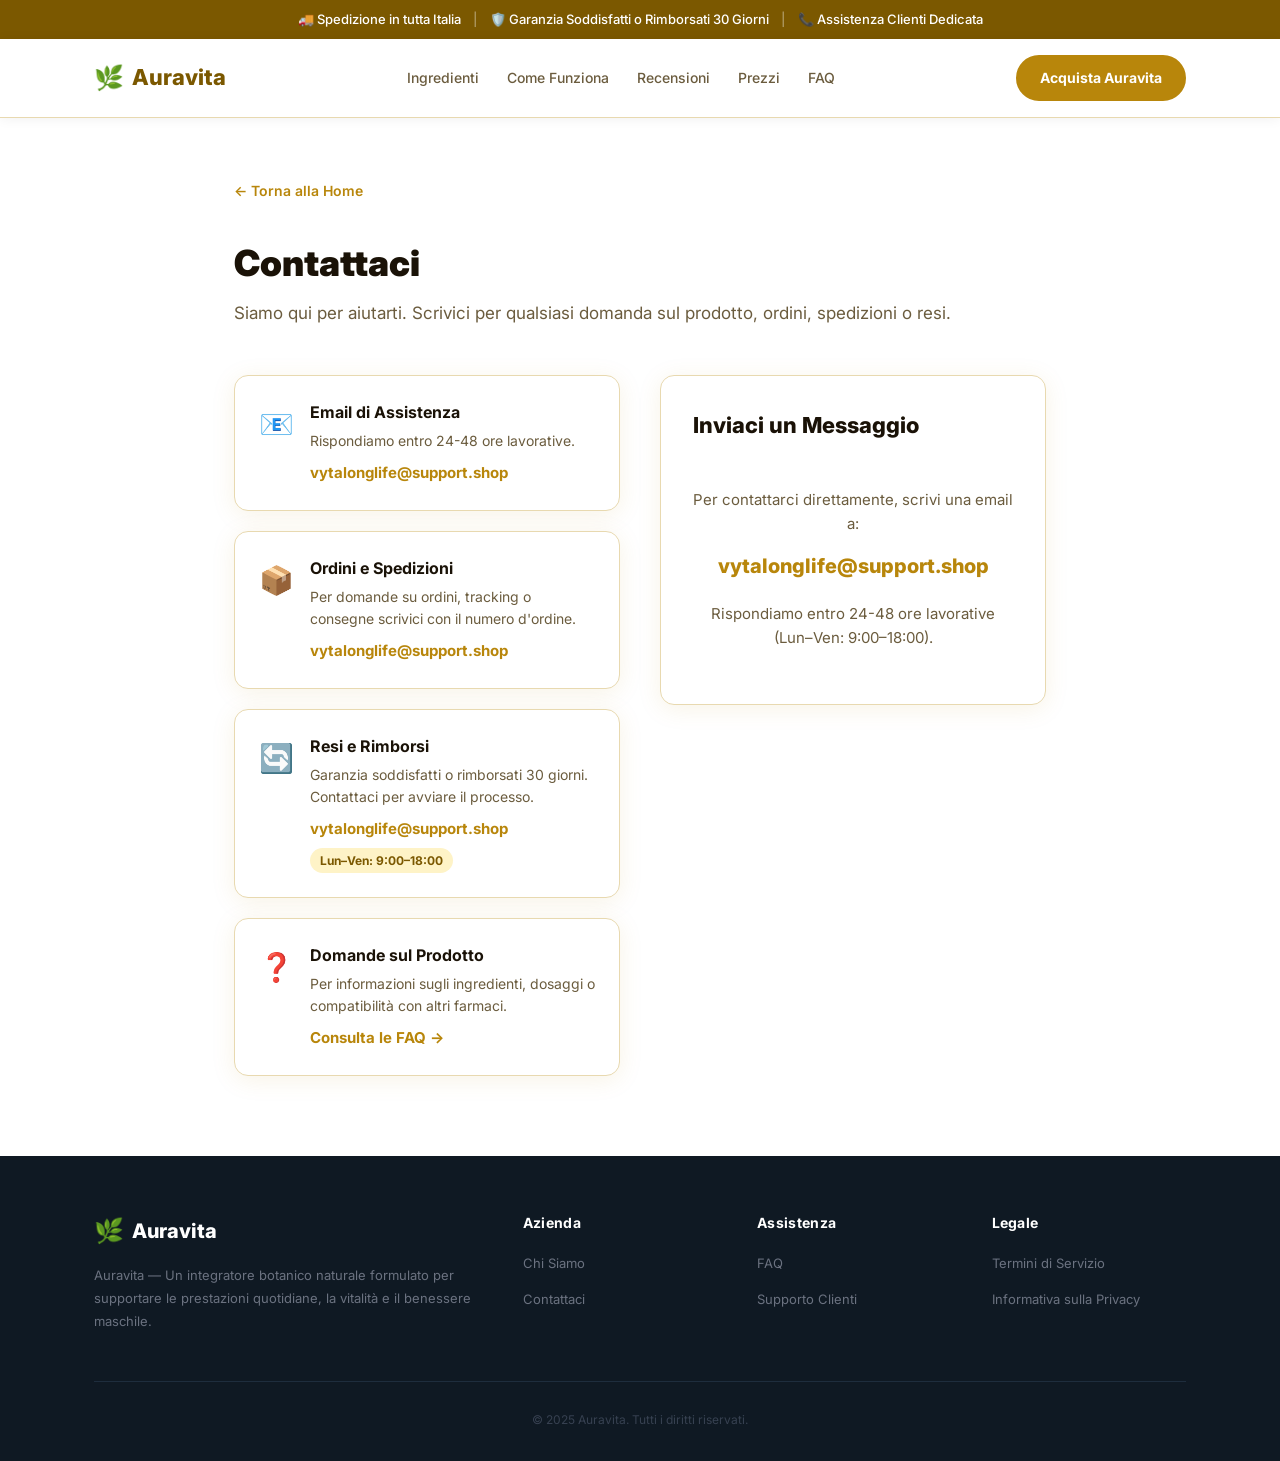
==== contatti.html @ 23d19434 "Add files via upload" ====
<!DOCTYPE html>
<html lang="it">
<head>
  <meta charset="UTF-8" />
  <meta name="viewport" content="width=device-width, initial-scale=1.0" />
  <title>Contattaci | Auravita</title>
  <link rel="stylesheet" href="jellyburn.css" />
  <link href="https://fonts.googleapis.com/css2?family=Inter:wght@400;500;600;700;800;900&display=swap" rel="stylesheet" />
  <style>
    .contact-page {
      max-width: 860px;
      margin: 0 auto;
      padding: 60px 24px 80px;
    }

    .contact-page h1 {
      font-size: 36px;
      font-weight: 900;
      color: var(--text);
      margin-bottom: 8px;
    }

    .contact-page .subtitle {
      font-size: 17px;
      color: var(--text-muted);
      margin-bottom: 48px;
    }

    .contact-grid {
      display: grid;
      grid-template-columns: 1fr 1fr;
      gap: 40px;
      align-items: start;
    }

    /* Info Cards */
    .contact-info {
      display: flex;
      flex-direction: column;
      gap: 20px;
    }

    .contact-card {
      background: #fff;
      border: 1px solid var(--border);
      border-radius: var(--radius);
      padding: 24px;
      display: flex;
      align-items: flex-start;
      gap: 16px;
      box-shadow: var(--shadow);
      transition: all 0.2s ease;
    }

    .contact-card:hover {
      border-color: var(--green);
      transform: translateY(-2px);
      box-shadow: var(--shadow-lg);
    }

    .contact-card-icon {
      font-size: 28px;
      flex-shrink: 0;
      margin-top: 2px;
    }

    .contact-card-body h3 {
      font-size: 16px;
      font-weight: 700;
      color: var(--text);
      margin-bottom: 4px;
    }

    .contact-card-body p {
      font-size: 14px;
      color: var(--text-muted);
      line-height: 1.6;
      margin-bottom: 8px;
    }

    .contact-card-body a {
      font-size: 15px;
      font-weight: 700;
      color: var(--green);
      word-break: break-all;
    }

    .contact-card-body a:hover {
      text-decoration: underline;
    }

    /* Form */
    .contact-form-box {
      background: #fff;
      border: 1px solid var(--border);
      border-radius: var(--radius);
      padding: 32px;
      box-shadow: var(--shadow);
    }

    .contact-form-box h2 {
      font-size: 22px;
      font-weight: 800;
      color: var(--text);
      margin-bottom: 24px;
    }

    .form-group {
      margin-bottom: 18px;
    }

    .form-group label {
      display: block;
      font-size: 13px;
      font-weight: 600;
      color: var(--text);
      margin-bottom: 6px;
    }

    .form-group input,
    .form-group textarea,
    .form-group select {
      width: 100%;
      padding: 12px 14px;
      font-size: 15px;
      font-family: var(--font);
      border: 1.5px solid var(--border);
      border-radius: var(--radius-sm);
      background: #fff;
      color: var(--text);
      transition: border-color 0.2s;
      outline: none;
    }

    .form-group input:focus,
    .form-group textarea:focus,
    .form-group select:focus {
      border-color: var(--green);
      box-shadow: 0 0 0 3px rgba(184,134,11,0.1);
    }

    .form-group textarea {
      resize: vertical;
      min-height: 130px;
    }

    .form-row {
      display: grid;
      grid-template-columns: 1fr 1fr;
      gap: 14px;
    }

    .btn-submit {
      width: 100%;
      padding: 14px;
      font-size: 16px;
      font-weight: 700;
      background: linear-gradient(135deg, #B8860B, #D4A017);
      color: #fff;
      border: none;
      border-radius: 50px;
      cursor: pointer;
      transition: all 0.2s ease;
      font-family: var(--font);
      margin-top: 4px;
    }

    .btn-submit:hover {
      background: linear-gradient(135deg, #7B5800, #B8860B);
      transform: translateY(-1px);
      box-shadow: 0 6px 20px rgba(184,134,11,0.4);
    }

    .form-success {
      display: none;
      background: var(--green-bg);
      border: 1px solid var(--green);
      border-radius: var(--radius-sm);
      padding: 16px 20px;
      font-size: 15px;
      color: var(--green-dark);
      font-weight: 600;
      text-align: center;
      margin-top: 16px;
    }

    .contact-email-direct {
      text-align: center;
      padding: 20px 0 8px;
    }

    .contact-email-direct p {
      font-size: 15px;
      color: var(--text-muted);
      margin-bottom: 14px;
    }

    .email-link {
      display: inline-block;
      font-size: 20px;
      font-weight: 800;
      color: var(--green);
      word-break: break-all;
      margin-bottom: 16px;
    }

    .email-link:hover { text-decoration: underline; }

    .email-note {
      font-size: 13px;
      color: var(--text-muted);
      margin-top: 4px;
    }

    .legal-back {
      display: inline-flex;
      align-items: center;
      gap: 6px;
      color: var(--green);
      font-weight: 600;
      font-size: 14px;
      margin-bottom: 32px;
    }

    .legal-back:hover { text-decoration: underline; }

    .hours-badge {
      display: inline-block;
      background: var(--green-bg2);
      color: var(--green-dark);
      font-size: 12px;
      font-weight: 700;
      padding: 3px 10px;
      border-radius: 50px;
      margin-top: 6px;
    }

    @media (max-width: 768px) {
      .contact-grid { grid-template-columns: 1fr; }
      .form-row { grid-template-columns: 1fr; }
      .contact-page h1 { font-size: 28px; }
    }
  </style>
</head>
<body>

  <!-- TOP BAR -->
  <div class="topbar">
    <span>🚚 Spedizione in tutta Italia</span>
    <span class="sep">|</span>
    <span>🛡️ Garanzia Soddisfatti o Rimborsati 30 Giorni</span>
    <span class="sep">|</span>
    <span>📞 Assistenza Clienti Dedicata</span>
  </div>

  <!-- HEADER -->
  <header class="header">
    <div class="container header-inner">
      <div class="logo">
        <a href="index.html" style="display:flex;align-items:center;gap:8px;text-decoration:none;color:inherit;">
          <span class="logo-icon">🌿</span>
          <span class="logo-text">Auravita</span>
        </a>
      </div>
      <nav class="nav">
        <a href="index.html#ingredients">Ingredienti</a>
        <a href="index.html#how-it-works">Come Funziona</a>
        <a href="index.html#reviews">Recensioni</a>
        <a href="index.html#pricing">Prezzi</a>
        <a href="index.html#faq">FAQ</a>
      </nav>
      <a href="index.html#pricing" class="btn btn-header">Acquista Auravita</a>
    </div>
  </header>

  <div class="contact-page">
    <a href="index.html" class="legal-back">← Torna alla Home</a>
    <h1>Contattaci</h1>
    <p class="subtitle">Siamo qui per aiutarti. Scrivici per qualsiasi domanda sul prodotto, ordini, spedizioni o resi.</p>

    <div class="contact-grid">

      <!-- Info -->
      <div class="contact-info">

        <div class="contact-card">
          <div class="contact-card-icon">📧</div>
          <div class="contact-card-body">
            <h3>Email di Assistenza</h3>
            <p>Rispondiamo entro 24-48 ore lavorative.</p>
            <a href="mailto:vytalonglife@support.shop">vytalonglife@support.shop</a>
          </div>
        </div>

        <div class="contact-card">
          <div class="contact-card-icon">📦</div>
          <div class="contact-card-body">
            <h3>Ordini e Spedizioni</h3>
            <p>Per domande su ordini, tracking o consegne scrivici con il numero d'ordine.</p>
            <a href="mailto:vytalonglife@support.shop?subject=Domanda%20ordine">vytalonglife@support.shop</a>
          </div>
        </div>

        <div class="contact-card">
          <div class="contact-card-icon">🔄</div>
          <div class="contact-card-body">
            <h3>Resi e Rimborsi</h3>
            <p>Garanzia soddisfatti o rimborsati 30 giorni. Contattaci per avviare il processo.</p>
            <a href="mailto:vytalonglife@support.shop?subject=Richiesta%20rimborso">vytalonglife@support.shop</a>
            <br/>
            <span class="hours-badge">Lun–Ven: 9:00–18:00</span>
          </div>
        </div>

        <div class="contact-card">
          <div class="contact-card-icon">❓</div>
          <div class="contact-card-body">
            <h3>Domande sul Prodotto</h3>
            <p>Per informazioni sugli ingredienti, dosaggi o compatibilità con altri farmaci.</p>
            <a href="index.html#faq">Consulta le FAQ →</a>
          </div>
        </div>

      </div>

      <!-- Form -->
      <div class="contact-form-box">
        <h2>Inviaci un Messaggio</h2>
        <div class="contact-email-direct">
          <p>Per contattarci direttamente, scrivi una email a:</p>
          <a href="mailto:vytalonglife@support.shop" class="email-link">vytalonglife@support.shop</a>
          <p class="email-note">Rispondiamo entro 24-48 ore lavorative (Lun–Ven: 9:00–18:00).</p>
        </div>
      </div>

    </div>
  </div>

  <!-- FOOTER -->
  <footer class="footer">
    <div class="container">
      <div class="footer-grid">
        <div class="footer-col footer-brand">
          <div class="footer-logo">
            <span class="logo-icon">🌿</span>
            <span class="logo-text">Auravita</span>
          </div>
          <p class="footer-brand-desc">Auravita — Un integratore botanico naturale formulato per supportare le prestazioni quotidiane, la vitalità e il benessere maschile.</p>
        </div>
        <div class="footer-col">
          <h4 class="footer-col-title">Azienda</h4>
          <ul class="footer-col-links">
            <li><a href="#">Chi Siamo</a></li>
            <li><a href="contatti.html">Contattaci</a></li>
          </ul>
        </div>
        <div class="footer-col">
          <h4 class="footer-col-title">Assistenza</h4>
          <ul class="footer-col-links">
            <li><a href="index.html#faq">FAQ</a></li>
            <li><a href="contatti.html">Supporto Clienti</a></li>
          </ul>
        </div>
        <div class="footer-col">
          <h4 class="footer-col-title">Legale</h4>
          <ul class="footer-col-links">
            <li><a href="termini-di-servizio.html">Termini di Servizio</a></li>
            <li><a href="informativa-privacy.html">Informativa sulla Privacy</a></li>
          </ul>
        </div>
      </div>
      <hr class="footer-divider" />
      <p class="footer-copy">© 2025 Auravita. Tutti i diritti riservati.</p>
    </div>
  </footer>


</body>
</html>
---- jellyburn.css ----
/* ===== RESET & BASE ===== */
*, *::before, *::after {
    margin: 0;
    padding: 0;
    box-sizing: border-box;
  }
  
  :root {
    --green: #B8860B;
    --green-light: #D4A017;
    --green-dark: #7B5800;
    --green-bg: #FFFBEB;
    --green-bg2: #FEF3C7;
    --text: #1a1207;
    --text-muted: #6b5c3e;
    --white: #ffffff;
    --border: #e8d9b0;
    --shadow: 0 4px 24px rgba(184,134,11,0.10);
    --shadow-lg: 0 8px 40px rgba(184,134,11,0.18);
    --radius: 14px;
    --radius-sm: 8px;
    --font: 'Inter', -apple-system, BlinkMacSystemFont, 'Segoe UI', sans-serif;
  }
  
  html { scroll-behavior: smooth; }
  
  body {
    font-family: var(--font);
    color: var(--text);
    background: var(--white);
    line-height: 1.6;
    font-size: 16px;
  }
  
  a { text-decoration: none; color: inherit; }
  ul { list-style: none; }
  img { max-width: 100%; display: block; }
  
  .container {
    max-width: 1140px;
    margin: 0 auto;
    padding: 0 24px;
  }
  
  /* ===== TOP BAR ===== */
  .topbar {
    background: var(--green-dark);
    color: #fff;
    text-align: center;
    font-size: 13px;
    font-weight: 500;
    padding: 9px 16px;
    display: flex;
    justify-content: center;
    align-items: center;
    gap: 12px;
    flex-wrap: wrap;
  }
  
  .topbar .sep {
    opacity: 0.4;
  }
  
  /* ===== HEADER ===== */
  .header {
    background: #fff;
    border-bottom: 1px solid var(--border);
    position: sticky;
    top: 0;
    z-index: 100;
    box-shadow: 0 1px 12px rgba(0,0,0,0.06);
  }
  
  .header-inner {
    display: flex;
    align-items: center;
    justify-content: space-between;
    gap: 24px;
    padding-top: 16px;
    padding-bottom: 16px;
  }
  
  .logo {
    display: flex;
    align-items: center;
    gap: 8px;
    font-size: 22px;
    font-weight: 800;
    color: var(--green-dark);
    white-space: nowrap;
  }
  
  .logo-icon { font-size: 24px; }
  
  .nav {
    display: flex;
    gap: 28px;
    font-size: 14px;
    font-weight: 500;
    color: var(--text-muted);
  }
  
  .nav a:hover { color: var(--green); }
  
  /* ===== BUTTONS ===== */
  .btn {
    display: inline-block;
    padding: 12px 28px;
    border-radius: 50px;
    font-weight: 700;
    font-size: 15px;
    cursor: pointer;
    transition: all 0.2s ease;
    border: 2px solid transparent;
    white-space: nowrap;
  }
  
  .btn-primary {
    background: linear-gradient(135deg, #B8860B, #D4A017);
    color: #fff;
    border-color: #B8860B;
  }
  
  .btn-primary:hover {
    background: linear-gradient(135deg, #7B5800, #B8860B);
    border-color: #7B5800;
    transform: translateY(-1px);
    box-shadow: 0 6px 20px rgba(184,134,11,0.45);
  }
  
  .btn-outline {
    background: transparent;
    color: var(--green-dark);
    border-color: var(--green);
  }
  
  .btn-outline:hover {
    background: var(--green-bg);
  }
  
  .btn-outline-green {
    background: transparent;
    color: var(--green);
    border-color: var(--green);
    width: 100%;
    text-align: center;
  }
  
  .btn-outline-green:hover {
    background: var(--green-bg);
  }
  
  .btn-header {
    background: var(--green);
    color: #fff;
    border-color: var(--green);
    padding: 10px 22px;
    font-size: 14px;
  }
  
  .btn-header:hover {
    background: var(--green-dark);
    border-color: var(--green-dark);
  }
  
  .btn-large {
    padding: 16px 44px;
    font-size: 17px;
  }
  
  /* ===== HERO ===== */
  .hero {
    background: linear-gradient(135deg, #fffbeb 0%, #fef3c7 50%, #fde68a 100%);
    padding: 80px 0 60px;
  }
  
  .hero-inner {
    display: grid;
    grid-template-columns: 1fr 1fr;
    gap: 60px;
    align-items: center;
  }
  
  .badge {
    display: inline-block;
    background: var(--green-bg2);
    color: var(--green-dark);
    font-size: 13px;
    font-weight: 700;
    padding: 5px 14px;
    border-radius: 50px;
    border: 1px solid #D4A017;
    margin-bottom: 20px;
    letter-spacing: 0.5px;
    text-transform: uppercase;
  }
  
  .hero-text h1 {
    font-size: 46px;
    font-weight: 900;
    line-height: 1.12;
    color: var(--text);
    margin-bottom: 20px;
    letter-spacing: -1px;
  }
  
  .hero-text > p {
    font-size: 17px;
    color: var(--text-muted);
    margin-bottom: 32px;
    line-height: 1.7;
  }
  
  .hero-buttons {
    display: flex;
    gap: 14px;
    flex-wrap: wrap;
    margin-bottom: 28px;
  }
  
  .hero-trust {
    display: flex;
    flex-wrap: wrap;
    gap: 12px;
    font-size: 13px;
    font-weight: 600;
    color: var(--green-dark);
    margin-bottom: 20px;
  }
  
  .hero-image {
    display: flex;
    justify-content: center;
    align-items: center;
  }
  
  .product-card {
    background: #fff;
    border-radius: 24px;
    box-shadow: var(--shadow-lg);
    padding: 48px 40px;
    text-align: center;
    border: 1px solid var(--border);
    max-width: 320px;
    width: 100%;
  }
  
  .product-icon {
    font-size: 80px;
    margin-bottom: 16px;
  }
  
  .product-label {
    font-size: 26px;
    font-weight: 900;
    color: var(--green-dark);
    margin-bottom: 6px;
  }
  
  .product-sublabel {
    font-size: 14px;
    color: var(--text-muted);
    margin-bottom: 24px;
  }
  
  .product-badges {
    display: flex;
    flex-wrap: wrap;
    gap: 8px;
    justify-content: center;
  }
  
  .product-badges span {
    background: var(--green-bg);
    color: var(--green-dark);
    font-size: 12px;
    font-weight: 600;
    padding: 4px 12px;
    border-radius: 50px;
    border: 1px solid #D4A017;
  }

  /* ===== PRODUCT IMAGE (HERO) ===== */
  .product-img {
    width: 100%;
    max-width: 260px;
    height: auto;
    object-fit: contain;
    margin: 0 auto 20px;
    display: block;
  }

  /* ===== PRICE CARD IMAGE ===== */
  .price-img {
    width: 100%;
    max-width: 160px;
    height: 160px;
    object-fit: contain;
    margin: 0 auto 16px;
    display: block;
  }
  
  /* ===== SECTIONS COMMON ===== */
  section { padding: 80px 0; }
  
  .section-light { background: #faf7f0; }
  
  .section-header {
    text-align: center;
    margin-bottom: 56px;
  }
  
  .section-tag {
    display: inline-block;
    background: var(--green-bg2);
    color: var(--green-dark);
    font-size: 12px;
    font-weight: 700;
    padding: 4px 12px;
    border-radius: 50px;
    letter-spacing: 1px;
    text-transform: uppercase;
    margin-bottom: 12px;
  }
  
  .section-header h2 {
    font-size: 36px;
    font-weight: 800;
    color: var(--text);
    margin-bottom: 12px;
    letter-spacing: -0.5px;
  }
  
  .section-header p {
    font-size: 16px;
    color: var(--text-muted);
    max-width: 540px;
    margin: 0 auto;
  }
  
  /* ===== WHAT IS ===== */
  .what-is-content {
    max-width: 740px;
    margin: 0 auto;
    text-align: center;
    display: flex;
    flex-direction: column;
    gap: 16px;
  }
  
  .what-is-content p {
    font-size: 17px;
    color: #374151;
    line-height: 1.8;
  }
  
  /* ===== INGREDIENTS ===== */
  .ingredients-grid {
    display: grid;
    grid-template-columns: repeat(3, 1fr);
    gap: 24px;
  }
  
  .ingredient-card {
    background: #fff;
    border-radius: var(--radius);
    border: 1px solid var(--border);
    padding: 32px 24px;
    text-align: center;
    transition: all 0.25s ease;
    box-shadow: var(--shadow);
  }
  
  .ingredient-card:hover {
    transform: translateY(-4px);
    box-shadow: var(--shadow-lg);
    border-color: #D4A017;
  }
  
  .ingredient-icon {
    font-size: 40px;
    margin-bottom: 14px;
  }
  
  .ingredient-card h3 {
    font-size: 17px;
    font-weight: 700;
    color: var(--text);
    margin-bottom: 10px;
  }
  
  .ingredient-card p {
    font-size: 14px;
    color: var(--text-muted);
    line-height: 1.65;
  }
  
  /* ===== HOW IT WORKS ===== */
  .steps {
    display: flex;
    align-items: flex-start;
    justify-content: center;
    gap: 16px;
    flex-wrap: wrap;
    margin-bottom: 32px;
  }
  
  .step {
    background: #fff;
    border-radius: var(--radius);
    border: 1px solid var(--border);
    padding: 36px 28px;
    text-align: center;
    max-width: 280px;
    flex: 1;
    min-width: 220px;
    box-shadow: var(--shadow);
  }
  
  .step-number {
    width: 52px;
    height: 52px;
    background: var(--green);
    color: #fff;
    font-size: 22px;
    font-weight: 800;
    border-radius: 50%;
    display: flex;
    align-items: center;
    justify-content: center;
    margin: 0 auto 18px;
  }
  
  .step h3 {
    font-size: 18px;
    font-weight: 700;
    margin-bottom: 10px;
    color: var(--text);
  }
  
  .step p {
    font-size: 14px;
    color: var(--text-muted);
    line-height: 1.65;
  }
  
  .step-arrow {
    font-size: 28px;
    color: var(--green-light);
    align-self: center;
    font-weight: 300;
    margin-top: -20px;
  }
  
  /* ===== REVIEWS ===== */
  .reviews-grid {
    display: grid;
    grid-template-columns: repeat(3, 1fr);
    gap: 24px;
    margin-bottom: 24px;
  }
  
  .review-card {
    background: #fff;
    border-radius: var(--radius);
    border: 1px solid var(--border);
    padding: 28px 24px;
    box-shadow: var(--shadow);
    display: flex;
    flex-direction: column;
    gap: 16px;
  }
  
  .stars {
    font-size: 20px;
    color: #f59e0b;
    letter-spacing: 2px;
  }
  
  .review-card p {
    font-size: 15px;
    color: #374151;
    line-height: 1.7;
    flex: 1;
    font-style: italic;
  }
  
  .reviewer {
    display: flex;
    align-items: center;
    gap: 12px;
  }
  
  .reviewer-avatar {
    width: 40px;
    height: 40px;
    background: var(--green);
    color: #fff;
    border-radius: 50%;
    display: flex;
    align-items: center;
    justify-content: center;
    font-weight: 700;
    font-size: 16px;
    flex-shrink: 0;
  }
  
  .reviewer div {
    display: flex;
    flex-direction: column;
  }
  
  .reviewer strong {
    font-size: 14px;
    color: var(--text);
  }
  
  .reviewer span {
    font-size: 12px;
    color: var(--text-muted);
  }
  
  /* ===== PRICING ===== */
  .pricing-grid {
    display: grid;
    grid-template-columns: repeat(3, 1fr);
    gap: 24px;
    align-items: start;
    margin-bottom: 20px;
  }
  
  .price-card {
    background: #fff;
    border-radius: var(--radius);
    border: 2px solid var(--border);
    padding: 36px 28px;
    text-align: center;
    position: relative;
    transition: all 0.25s ease;
    box-shadow: var(--shadow);
  }
  
  .price-card:hover {
    transform: translateY(-4px);
    box-shadow: var(--shadow-lg);
  }
  
  .price-card.popular {
    border-color: var(--green);
    transform: scale(1.04);
    box-shadow: 0 12px 40px rgba(184,134,11,0.25);
  }
  
  .price-card.popular:hover {
    transform: scale(1.04) translateY(-4px);
  }
  
  .popular-badge {
    position: absolute;
    top: -14px;
    left: 50%;
    transform: translateX(-50%);
    background: var(--green);
    color: #fff;
    font-size: 12px;
    font-weight: 700;
    padding: 4px 18px;
    border-radius: 50px;
    letter-spacing: 0.5px;
    white-space: nowrap;
  }
  
  .price-card h3 {
    font-size: 20px;
    font-weight: 800;
    color: var(--text);
    margin-bottom: 6px;
  }
  
  .price-sub {
    font-size: 13px;
    color: var(--text-muted);
    margin-bottom: 20px;
  }
  
  .price-amount {
    margin-bottom: 24px;
  }
  
  .price-value {
    font-size: 48px;
    font-weight: 900;
    color: var(--green-dark);
    letter-spacing: -2px;
  }
  
  .price-per {
    font-size: 16px;
    color: var(--text-muted);
    font-weight: 500;
  }
  
  .price-features {
    text-align: left;
    margin-bottom: 28px;
    display: flex;
    flex-direction: column;
    gap: 8px;
  }
  
  .price-features li {
    font-size: 14px;
    color: #374151;
    font-weight: 500;
  }
  
  .price-shipping {
    font-size: 13px;
    color: var(--text-muted);
    margin-bottom: 18px;
    font-weight: 500;
  }

  .price-shipping.free {
    color: var(--green);
    font-weight: 700;
  }

  .pricing-note {
    text-align: center;
    font-size: 14px;
    color: var(--text-muted);
    font-weight: 500;
    margin-top: 8px;
  }
  
  /* ===== FAQ ===== */
  .faq-list {
    max-width: 760px;
    margin: 0 auto;
    display: flex;
    flex-direction: column;
    gap: 12px;
  }
  
  .faq-item {
    background: #fff;
    border: 1px solid var(--border);
    border-radius: var(--radius-sm);
    overflow: hidden;
    box-shadow: 0 1px 6px rgba(0,0,0,0.04);
  }
  
  .faq-question {
    width: 100%;
    background: none;
    border: none;
    padding: 20px 24px;
    text-align: left;
    font-size: 16px;
    font-weight: 600;
    color: var(--text);
    cursor: pointer;
    display: flex;
    justify-content: space-between;
    align-items: center;
    gap: 16px;
    transition: background 0.15s;
    font-family: var(--font);
  }
  
  .faq-question:hover { background: var(--green-bg); }
  
  .faq-item.open .faq-question { background: var(--green-bg); color: var(--green-dark); }
  
  .faq-icon {
    font-size: 22px;
    font-weight: 300;
    color: var(--green);
    flex-shrink: 0;
    line-height: 1;
  }
  
  .faq-answer {
    max-height: 0;
    overflow: hidden;
    transition: max-height 0.35s ease;
  }
  
  .faq-answer p {
    padding: 0 24px 20px;
    font-size: 15px;
    color: #374151;
    line-height: 1.75;
  }
  
  /* ===== FOOTER CTA ===== */
  .footer-cta {
    background: linear-gradient(135deg, #7B5800 0%, #B8860B 60%, #D4A017 100%);
    padding: 72px 0;
    text-align: center;
    color: #fff;
  }
  
  .footer-cta h2 {
    font-size: 36px;
    font-weight: 800;
    margin-bottom: 12px;
    letter-spacing: -0.5px;
  }
  
  .footer-cta p {
    font-size: 17px;
    opacity: 0.85;
    margin-bottom: 32px;
  }
  
  .footer-cta .btn-primary {
    background: #fff;
    color: var(--green-dark);
    border-color: #fff;
    background: linear-gradient(135deg, #fff 0%, #FEF3C7 100%);
  }
  
  .footer-cta .btn-primary:hover {
    background: linear-gradient(135deg, #FEF3C7 0%, #fde68a 100%);
    border-color: #fde68a;
    box-shadow: 0 6px 24px rgba(0,0,0,0.2);
  }
  
  /* ===== FOOTER ===== */
  .footer {
    background: #0f1923;
    color: #9ca3af;
    padding: 56px 0 32px;
  }

  /* Grid 4 colunas */
  .footer-grid {
    display: grid;
    grid-template-columns: 2fr 1fr 1fr 1fr;
    gap: 40px;
    margin-bottom: 48px;
  }

  .footer-logo {
    display: flex;
    align-items: center;
    gap: 8px;
    font-size: 20px;
    font-weight: 800;
    color: #fff;
    margin-bottom: 14px;
  }

  .footer-brand-desc {
    font-size: 13px;
    color: #6b7280;
    line-height: 1.75;
  }

  .footer-col-title {
    font-size: 14px;
    font-weight: 700;
    color: #fff;
    margin-bottom: 16px;
    letter-spacing: 0.3px;
  }

  .footer-col-links {
    display: flex;
    flex-direction: column;
    gap: 10px;
  }

  .footer-col-links a {
    font-size: 13px;
    color: #6b7280;
    transition: color 0.15s;
  }

  .footer-col-links a:hover { color: #fff; }

  /* Advertising Disclosure */
  .footer-disclosure {
    background: #1a2535;
    border-radius: 10px;
    padding: 20px 24px;
    margin-bottom: 32px;
    display: flex;
    flex-direction: column;
    gap: 6px;
  }

  .footer-disclosure p:first-child {
    font-size: 14px;
    font-weight: 700;
    color: #e5e7eb;
    display: flex;
    align-items: center;
    gap: 8px;
  }

  .footer-disclosure p:last-child {
    font-size: 13px;
    color: #6b7280;
    line-height: 1.65;
  }

  .disclosure-icon { font-size: 16px; }

  /* Divider */
  .footer-divider {
    border: none;
    border-top: 1px solid #1e2d3d;
    margin-bottom: 28px;
  }

  /* Health Disclaimer */
  .footer-health {
    text-align: center;
    margin-bottom: 24px;
    display: flex;
    flex-direction: column;
    gap: 10px;
  }

  .footer-health-title {
    font-size: 14px;
    font-weight: 700;
    color: #e5e7eb;
  }

  .footer-health p:not(.footer-health-title) {
    font-size: 12px;
    color: #4b5563;
    line-height: 1.7;
    max-width: 860px;
    margin: 0 auto;
  }

  .footer-copy {
    font-size: 12px;
    color: #374151;
    text-align: center;
  }
  
  /* ===== DISCLAIMER ===== */
  .disclaimer {
    font-size: 12px;
    color: var(--text-muted);
    font-style: italic;
    line-height: 1.5;
    margin-top: 8px;
  }
  
  .disclaimer.center { text-align: center; }
  
  /* ===== RESPONSIVE ===== */
  @media (max-width: 1024px) {
    .hero-text h1 { font-size: 38px; }
    .ingredients-grid { grid-template-columns: repeat(2, 1fr); }
    .pricing-grid { grid-template-columns: repeat(3, 1fr); gap: 16px; }
    .price-card { padding: 28px 20px; }
  }
  
  @media (max-width: 768px) {
    .footer-grid {
      grid-template-columns: 1fr 1fr;
      gap: 28px;
    }
    .footer-brand { grid-column: 1 / -1; }

    .nav { display: none; }
    .btn-header { display: none; }
  
    .hero { padding: 48px 0 40px; }
    .hero-inner { grid-template-columns: 1fr; gap: 40px; text-align: center; }
    .hero-text h1 { font-size: 30px; }
    .hero-text > p { font-size: 15px; }
    .hero-buttons { justify-content: center; }
    .hero-trust { justify-content: center; font-size: 12px; }
    .hero-image { order: -1; }
    .product-card { padding: 32px 24px; max-width: 260px; }
  
    section { padding: 56px 0; }
    .section-header h2 { font-size: 28px; }
  
    .ingredients-grid { grid-template-columns: repeat(2, 1fr); gap: 16px; }
  
    .steps { gap: 12px; }
    .step-arrow { display: none; }
  
    .reviews-grid { grid-template-columns: 1fr; }
  
    .pricing-grid {
      grid-template-columns: 1fr;
      max-width: 380px;
      margin: 0 auto;
    }
    .price-card.popular { transform: none; }
    .price-card.popular:hover { transform: translateY(-4px); }
  
    .topbar { font-size: 11px; gap: 6px; }
    .topbar .sep { display: none; }
  
    .footer-cta h2 { font-size: 26px; }
  }
  
  @media (max-width: 480px) {
    .hero-text h1 { font-size: 26px; }
    .ingredients-grid { grid-template-columns: 1fr; }
    .section-header h2 { font-size: 24px; }
    .faq-question { font-size: 14px; padding: 16px 18px; }
    .faq-answer p { padding: 0 18px 16px; font-size: 14px; }
    .footer-grid { grid-template-columns: 1fr; }
  }
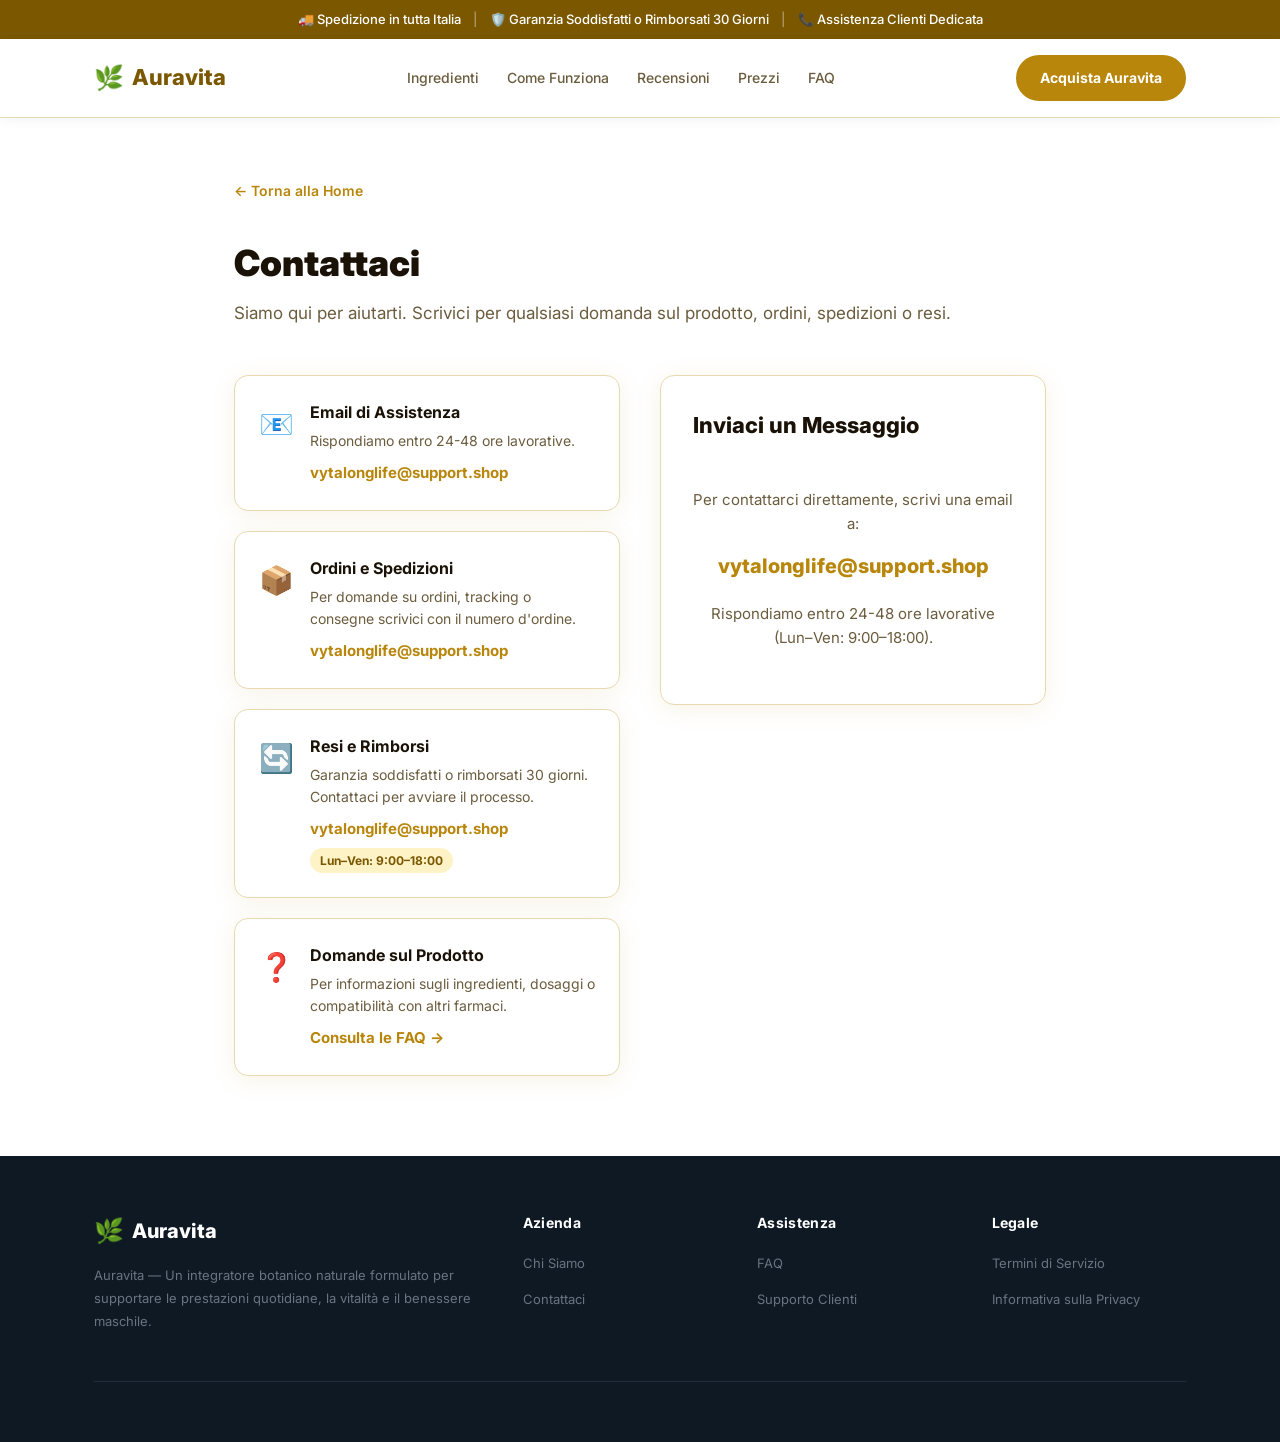
==== commit 321b10f8: "Add files via upload" ====
--- a/contatti.html
+++ b/contatti.html
@@ -370,7 +370,6 @@
         </div>
       </div>
       <hr class="footer-divider" />
-      <p class="footer-copy">© 2025 Auravita. Tutti i diritti riservati.</p>
     </div>
   </footer>
 
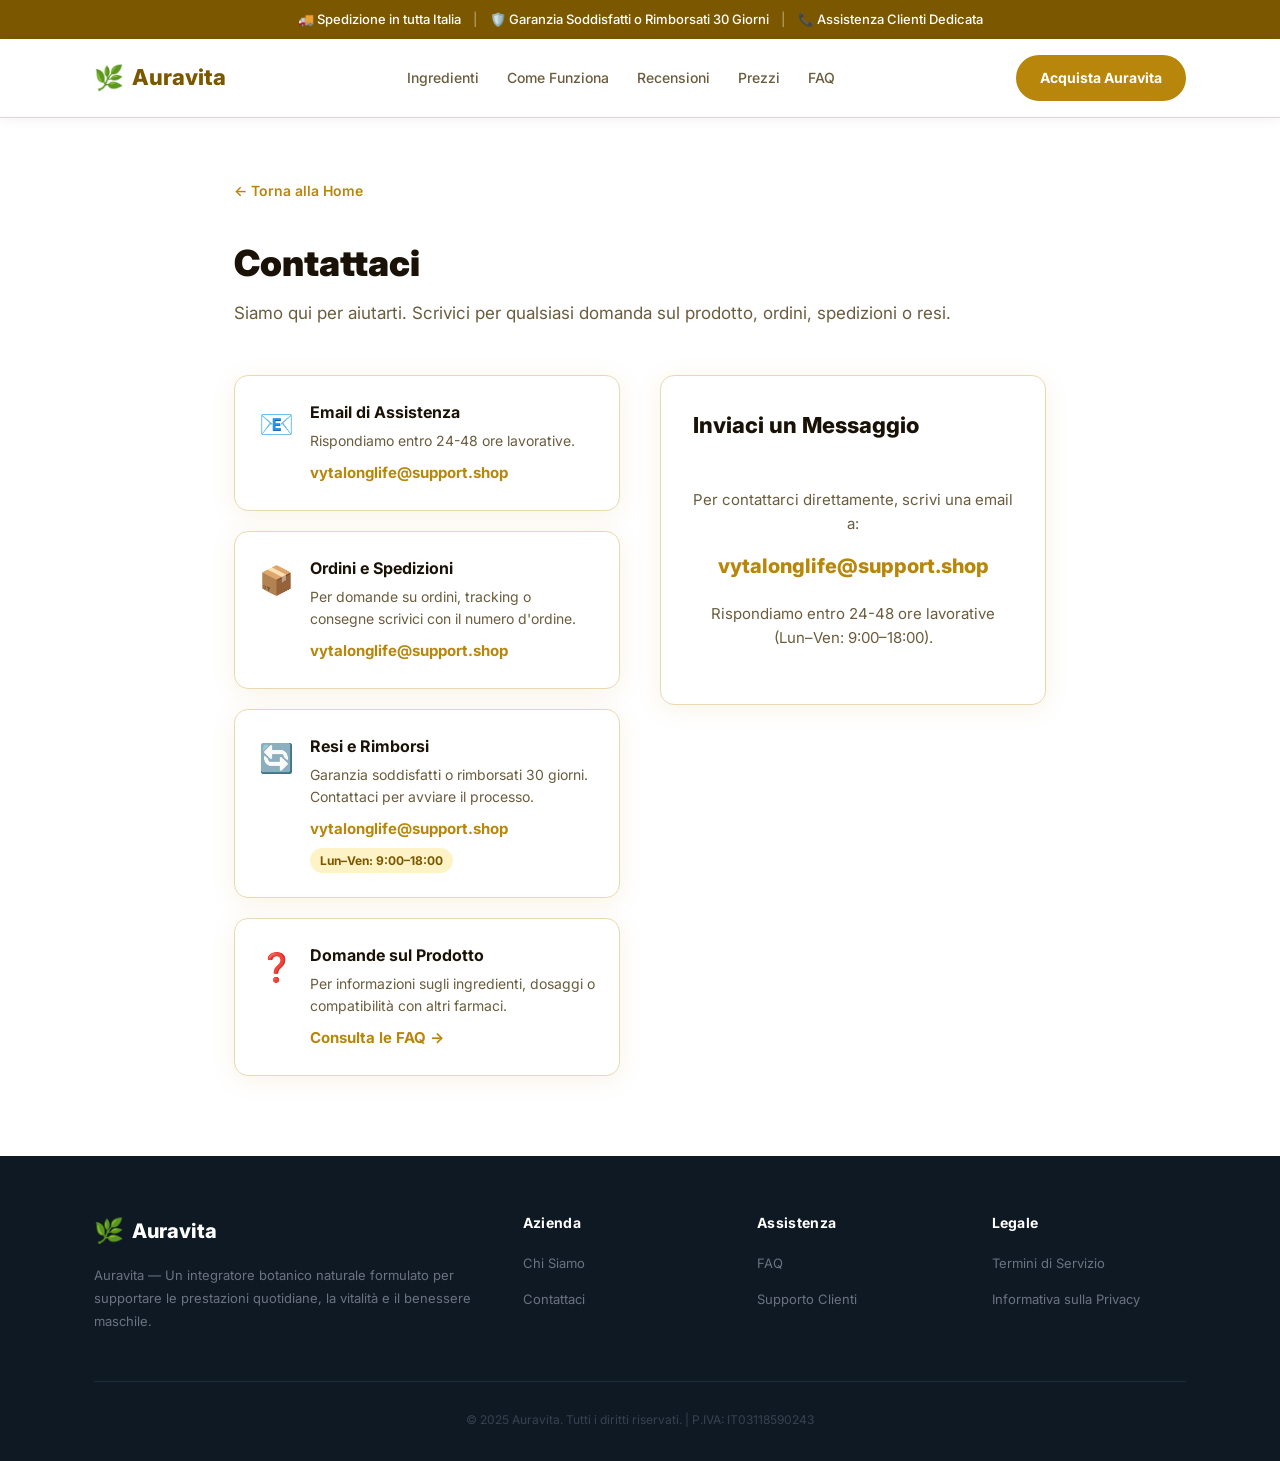
==== commit 2e3ae56b: "Add files via upload" ====
--- a/contatti.html
+++ b/contatti.html
@@ -370,6 +370,7 @@
         </div>
       </div>
       <hr class="footer-divider" />
+      <p class="footer-copy">© 2025 Auravita. Tutti i diritti riservati. | P.IVA: IT03118590243</p>
     </div>
   </footer>
 
